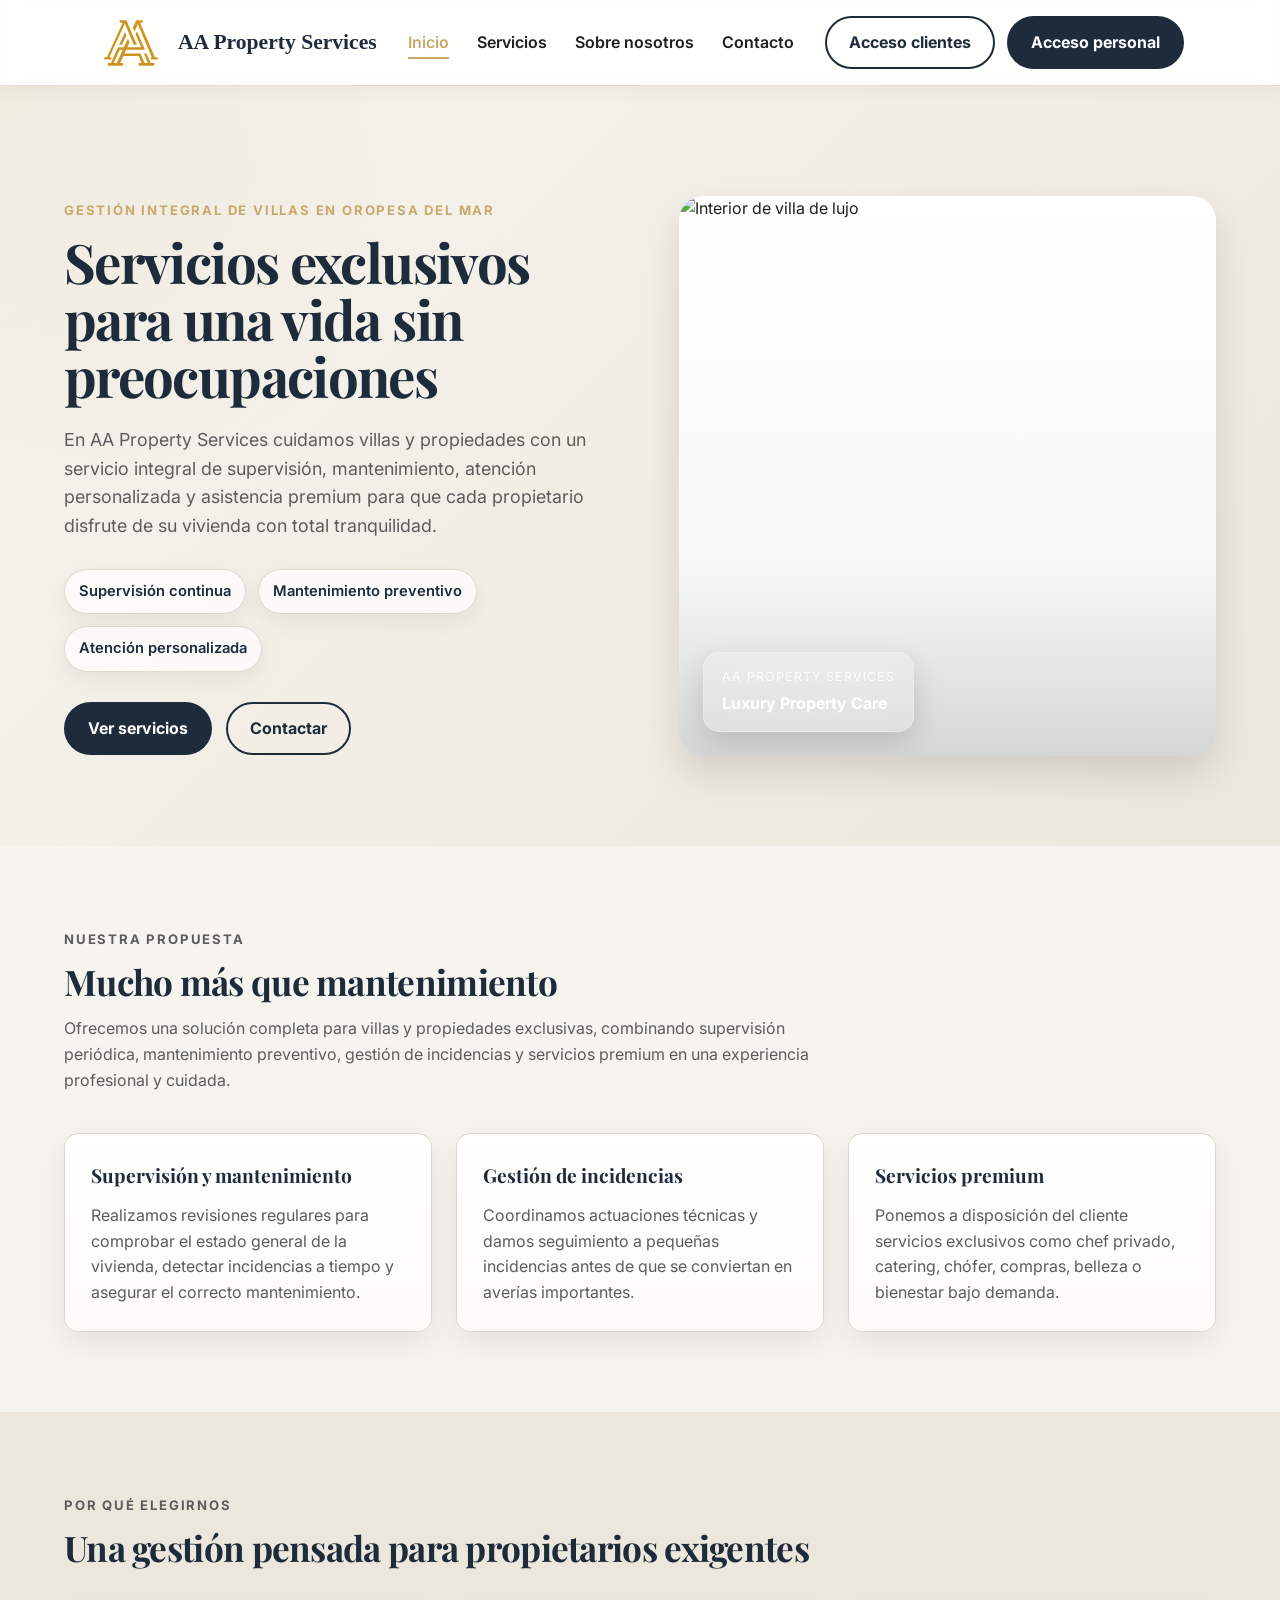
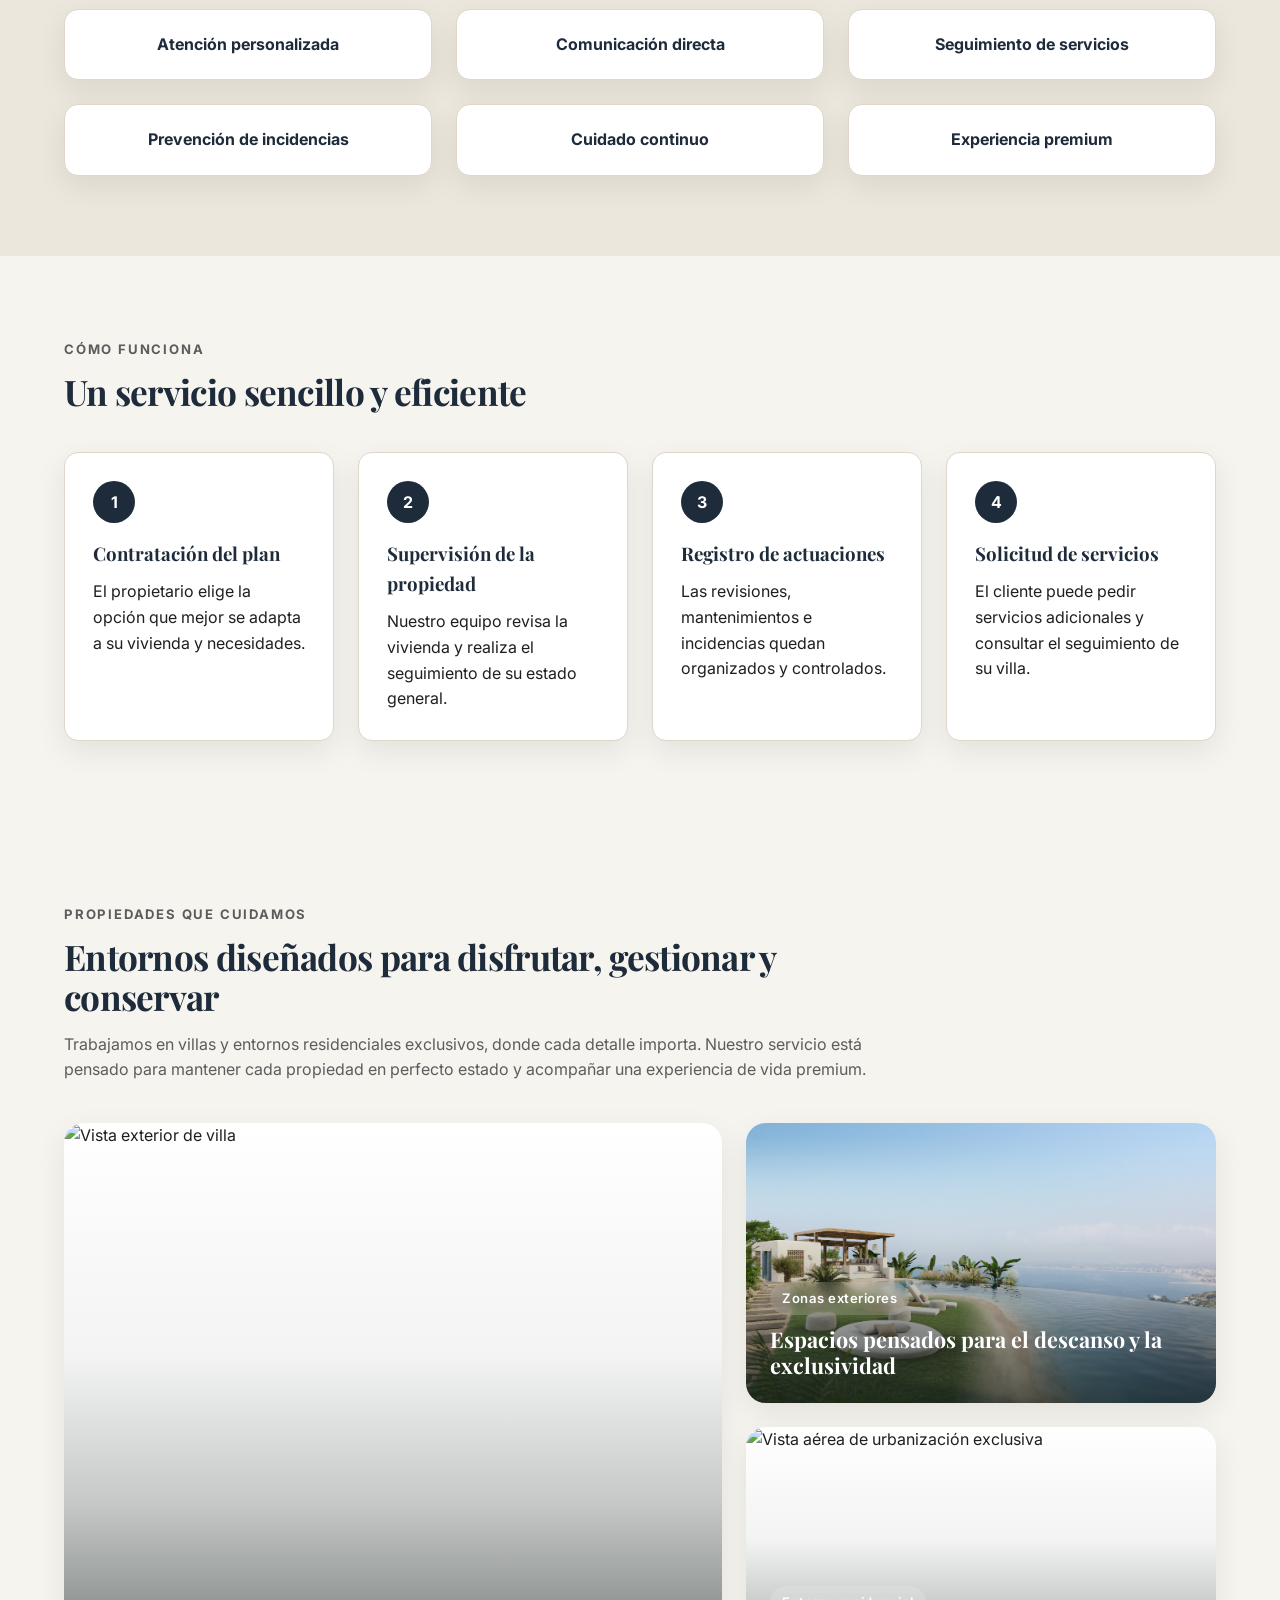
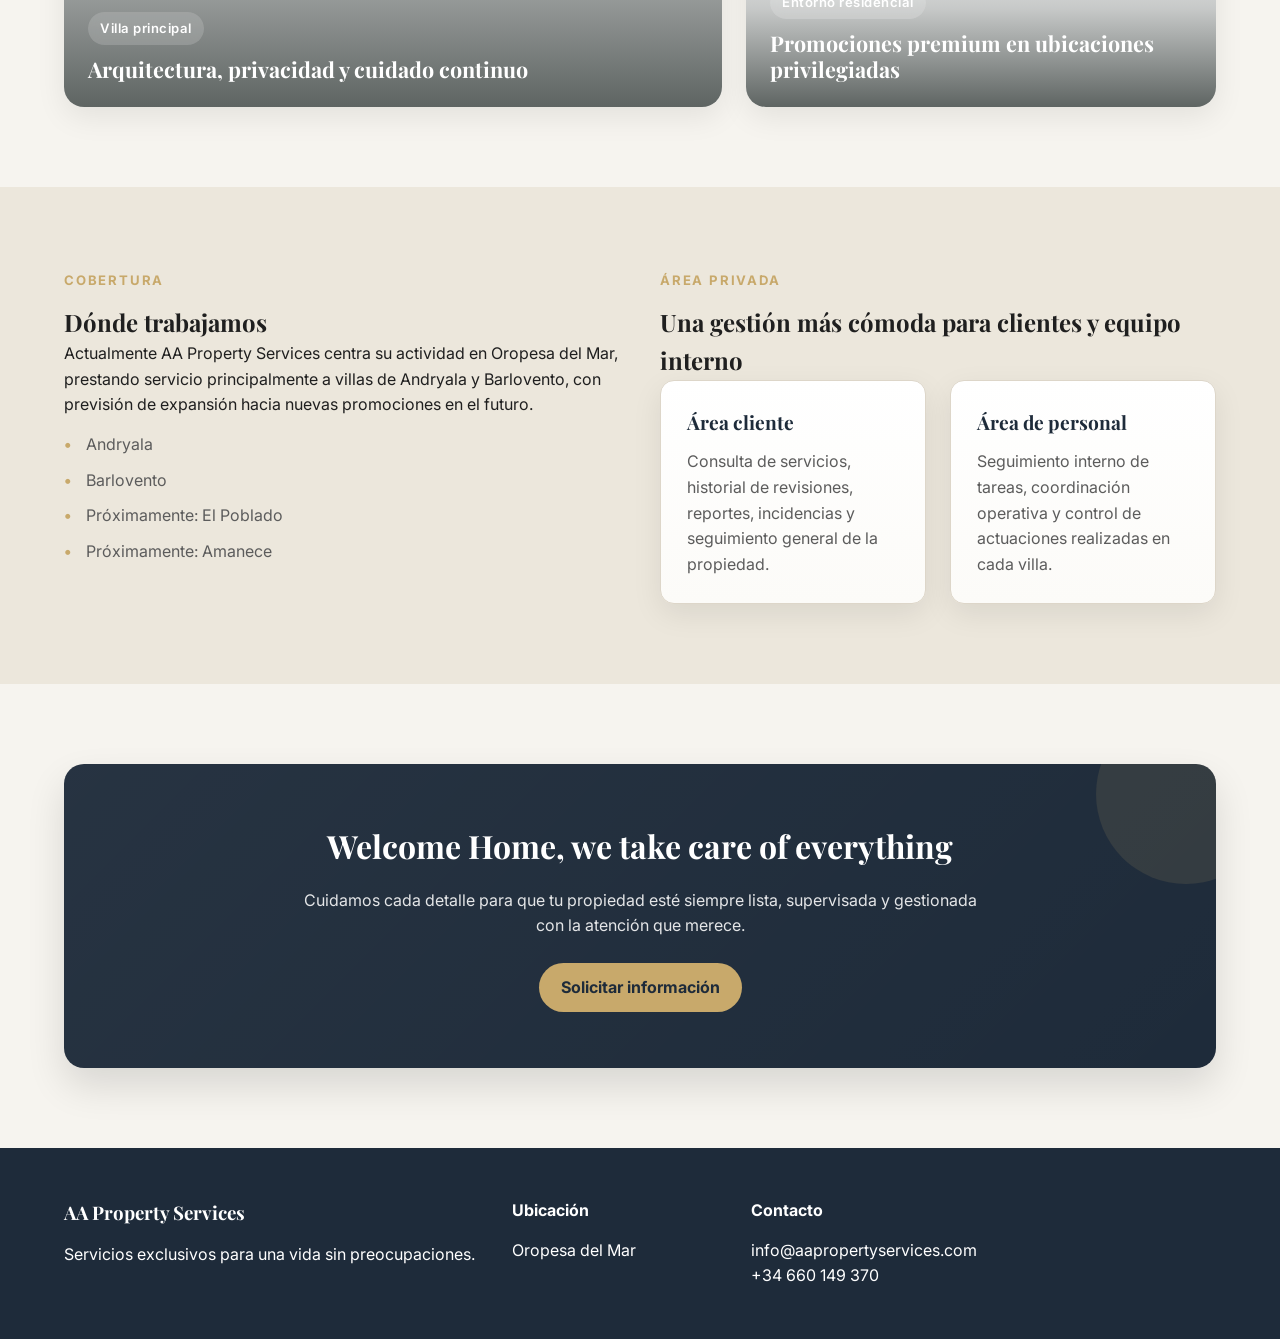
==== web/index.html @ 01ff4475 "git remote" ====
<!DOCTYPE html>
<html lang="es">
<head>
  <meta charset="UTF-8">
  <meta name="viewport" content="width=device-width, initial-scale=1.0">
  <title>AA Property Services | Inicio</title>
  <link rel="stylesheet" href="css/styles.css">
  <link href="https://fonts.googleapis.com/css2?family=Inter:wght@300;400;500;600&family=Playfair+Display:wght@500;600&display=swap" rel="stylesheet">
</head>
<body>
  <header class="site-header">
  <div class="container nav-container">

    <div class="nav-left">
      <a href="index.html" class="logo">
        <img src="assets/img/AAP-S.svg" alt="Logo AA Property Services">
      </a>
      <a href="index.html" class="brand">AA Property Services</a>
    </div>

    <nav class="main-nav">
      <ul>
        <li><a href="index.html" class="active">Inicio</a></li>
        <li><a href="servicios.html">Servicios</a></li>
        <li><a href="sobre-nosotros.html">Sobre nosotros</a></li>
        <li><a href="contacto.html">Contacto</a></li>
      </ul>
    </nav>

    <div class="nav-buttons">
      <a href="#" class="btn btn-outline">Acceso clientes</a>
      <a href="#" class="btn btn-primary">Acceso personal</a>
    </div>

  </div>
</header>

  <main>
    <section class="hero hero-pro">
  <div class="container hero-content hero-content-pro">
    <div class="hero-text hero-text-pro">
      <p class="eyebrow">Gestión integral de villas en Oropesa del Mar</p>
      <h1>Servicios exclusivos para una vida sin preocupaciones</h1>
      <p class="hero-lead">
        En AA Property Services cuidamos villas y propiedades con un servicio integral de
        supervisión, mantenimiento, atención personalizada y asistencia premium para que cada
        propietario disfrute de su vivienda con total tranquilidad.
      </p>

      <div class="hero-points">
        <span>Supervisión continua</span>
        <span>Mantenimiento preventivo</span>
        <span>Atención personalizada</span>
      </div>

      <div class="hero-buttons">
        <a href="servicios.html" class="btn btn-primary">Ver servicios</a>
        <a href="contacto.html" class="btn btn-outline">Contactar</a>
      </div>
    </div>

    <div class="hero-media">
      <div class="hero-image-card">
        <img src="assets/img/POBLADO INTERIOR_T1_PSS 02.jpeg" alt="Interior de villa de lujo">
        <div class="hero-image-badge">
          <span>AA Property Services</span>
          <strong>Luxury Property Care</strong>
        </div>
      </div>
    </div>
  </div>
</section>

    <section class="section">
      <div class="container">
        <div class="section-heading">
          <p class="eyebrow">Nuestra propuesta</p>
          <h2>Mucho más que mantenimiento</h2>
          <p>
            Ofrecemos una solución completa para villas y propiedades exclusivas, combinando
            supervisión periódica, mantenimiento preventivo, gestión de incidencias y servicios
            premium en una experiencia profesional y cuidada.
          </p>
        </div>

        <div class="cards-3">
          <article class="card">
            <h3>Supervisión y mantenimiento</h3>
            <p>
              Realizamos revisiones regulares para comprobar el estado general de la vivienda,
              detectar incidencias a tiempo y asegurar el correcto mantenimiento.
            </p>
          </article>

          <article class="card">
            <h3>Gestión de incidencias</h3>
            <p>
              Coordinamos actuaciones técnicas y damos seguimiento a pequeñas incidencias antes
              de que se conviertan en averías importantes.
            </p>
          </article>

          <article class="card">
            <h3>Servicios premium</h3>
            <p>
              Ponemos a disposición del cliente servicios exclusivos como chef privado, catering,
              chófer, compras, belleza o bienestar bajo demanda.
            </p>
          </article>
        </div>
      </div>
    </section>

    <section class="section section-alt">
      <div class="container">
        <div class="section-heading">
          <p class="eyebrow">Por qué elegirnos</p>
          <h2>Una gestión pensada para propietarios exigentes</h2>
        </div>

        <div class="features-grid">
          <div class="feature-box">Atención personalizada</div>
          <div class="feature-box">Comunicación directa</div>
          <div class="feature-box">Seguimiento de servicios</div>
          <div class="feature-box">Prevención de incidencias</div>
          <div class="feature-box">Cuidado continuo</div>
          <div class="feature-box">Experiencia premium</div>
        </div>
      </div>
    </section>

    <section class="section">
      <div class="container">
        <div class="section-heading">
          <p class="eyebrow">Cómo funciona</p>
          <h2>Un servicio sencillo y eficiente</h2>
        </div>

        <div class="steps">
          <article class="step">
            <span class="step-number">1</span>
            <h3>Contratación del plan</h3>
            <p>El propietario elige la opción que mejor se adapta a su vivienda y necesidades.</p>
          </article>

          <article class="step">
            <span class="step-number">2</span>
            <h3>Supervisión de la propiedad</h3>
            <p>Nuestro equipo revisa la vivienda y realiza el seguimiento de su estado general.</p>
          </article>

          <article class="step">
            <span class="step-number">3</span>
            <h3>Registro de actuaciones</h3>
            <p>Las revisiones, mantenimientos e incidencias quedan organizados y controlados.</p>
          </article>

          <article class="step">
            <span class="step-number">4</span>
            <h3>Solicitud de servicios</h3>
            <p>El cliente puede pedir servicios adicionales y consultar el seguimiento de su villa.</p>
          </article>
        </div>
      </div>
    </section>
    <section class="section gallery-section">
  <div class="container">
    <div class="section-heading">
      <p class="eyebrow">Propiedades que cuidamos</p>
      <h2>Entornos diseñados para disfrutar, gestionar y conservar</h2>
      <p>
        Trabajamos en villas y entornos residenciales exclusivos, donde cada detalle importa.
        Nuestro servicio está pensado para mantener cada propiedad en perfecto estado y
        acompañar una experiencia de vida premium.
      </p>
    </div>

    <div class="gallery-layout">
      <article class="gallery-card gallery-card-large">
        <img src="assets/img/POBLADO - VISTA VILLA.jpg" alt="Vista exterior de villa">
        <div class="gallery-overlay">
          <span class="gallery-tag">Villa principal</span>
          <h3>Arquitectura, privacidad y cuidado continuo</h3>
        </div>
      </article>

      <article class="gallery-card">
        <img src="assets/img/POBLADO - PISCINA CÉSPED.jpg" alt="Piscina infinity con vistas al mar">
        <div class="gallery-overlay">
          <span class="gallery-tag">Zonas exteriores</span>
          <h3>Espacios pensados para el descanso y la exclusividad</h3>
        </div>
      </article>

      <article class="gallery-card">
        <img src="assets/img/POBLADO EXTERIOR - Vista 07.png" alt="Vista aérea de urbanización exclusiva">
        <div class="gallery-overlay">
          <span class="gallery-tag">Entorno residencial</span>
          <h3>Promociones premium en ubicaciones privilegiadas</h3>
        </div>
      </article>
    </div>
  </div>
</section>

    <section class="section section-alt">
      <div class="container two-columns">
        <div>
          <p class="eyebrow">Cobertura</p>
          <h2>Dónde trabajamos</h2>
          <p>
            Actualmente AA Property Services centra su actividad en Oropesa del Mar, prestando
            servicio principalmente a villas de Andryala y Barlovento, con previsión de expansión
            hacia nuevas promociones en el futuro.
          </p>
          <ul class="custom-list">
            <li>Andryala</li>
            <li>Barlovento</li>
            <li>Próximamente: El Poblado</li>
            <li>Próximamente: Amanece</li>
          </ul>
        </div>

        <div>
          <p class="eyebrow">Área privada</p>
          <h2>Una gestión más cómoda para clientes y equipo interno</h2>
          <div class="cards-2">
            <article class="card">
              <h3>Área cliente</h3>
              <p>
                Consulta de servicios, historial de revisiones, reportes, incidencias y
                seguimiento general de la propiedad.
              </p>
            </article>

            <article class="card">
              <h3>Área de personal</h3>
              <p>
                Seguimiento interno de tareas, coordinación operativa y control de actuaciones
                realizadas en cada villa.
              </p>
            </article>
          </div>
        </div>
      </div>
    </section>

    <section class="cta">
      <div class="container cta-box">
        <h2>Welcome Home, we take care of everything</h2>
        <p>
          Cuidamos cada detalle para que tu propiedad esté siempre lista, supervisada y gestionada
          con la atención que merece.
        </p>
        <a href="contacto.html" class="btn btn-primary">Solicitar información</a>
      </div>
    </section>
  </main>

  <footer class="site-footer">
    <div class="container footer-grid">
      <div>
        <h3>AA Property Services</h3>
        <p>Servicios exclusivos para una vida sin preocupaciones.</p>
      </div>

    

      <div>
        <h4>Ubicación</h4>
        <p>Oropesa del Mar</p>
      </div>

      <div>
        <h4>Contacto</h4>
        <p>info@aapropertyservices.com</p>
        <p>+34 660 149 370</p>
      </div>
    </div>
  </footer>
</body>
</html>
---- web/css/styles.css ----
/* =========================
   RESET BÁSICO
========================= */
* {
  margin: 0;
  padding: 0;
  box-sizing: border-box;
}

/* =========================
   VARIABLES
========================= */
:root {
  --color-bg: #f6f4ef;
  --color-white: #ffffff;
  --color-text: #1f1f1f;
  --color-muted: #5c5c5c;
  --color-primary: #1e2b3a;
  --color-primary-light: #2b3f51;
  --color-accent: #c8a96b;
  --color-border: #ddd6c9;
  --color-soft: #ece7dc;
  --shadow: 0 10px 30px rgba(0, 0, 0, 0.08);
  --radius: 14px;
  --max-width: 1200px;
  --shadow-soft: 0 8px 24px rgba(0, 0, 0, 0.06);
  --shadow-hover: 0 18px 38px rgba(0, 0, 0, 0.12);
  --transition: all 0.3s ease;
}

/* =========================
   BASE
========================= */
body {
  font-family: 'Inter', Arial, sans-serif;
  background-color: var(--color-bg);
  color: var(--color-text);
  line-height: 1.6;
}

h1, h2, h3 {
  font-family: 'Playfair Display', serif;
}

img {
  max-width: 100%;
  display: block;
}

a {
  text-decoration: none;
  color: inherit;
}

ul {
  list-style: none;
}

.container {
  width: 90%;
  max-width: var(--max-width);
  margin: 0 auto;
}


a,
button,
input,
select,
textarea {
  transition: var(--transition);
}
:focus-visible {
  outline: 2px solid var(--color-accent);
  outline-offset: 3px;
  border-radius: 6px;
}

/* =========================
   HEADER / NAV
========================= */
.site-header {
  background-color: rgba(255, 255, 255, 0.92);
  border-bottom: 1px solid rgba(221, 214, 201, 0.8);
  position: sticky;
  top: 0;
  z-index: 1000;
  backdrop-filter: blur(10px);
  box-shadow: 0 6px 18px rgba(0, 0, 0, 0.04);
}

.nav-container {
  min-height: 85px;
  display: flex;
  align-items: center;
  justify-content: space-between;
  gap: 24px;
  padding: 0 32px;
}

.nav-left {
  display: flex;
  align-items: center;
  gap: 12px;
  flex-shrink: 0;
}

.logo {
  display: flex;
  align-items: center;
}

.logo img {
  height: 70px;
  width: auto;
  display: block;
  transition: transform 0.3s ease;
}

.logo:hover img {
  transform: scale(1.03);
}

.brand {
  font-size: 1.35rem;
  font-weight: 700;
  font-family: Georgia, 'Times New Roman', Times, serif;
  color: var(--color-primary);
  text-decoration: none;
  white-space: nowrap;
  transition: color 0.3s ease;
}

.brand:hover {
  color: var(--color-accent);
}

.main-nav ul {
  display: flex;
  align-items: center;
  gap: 28px;
  flex-wrap: wrap;
  list-style: none;
  margin: 0;
  padding: 0;
}

.main-nav a {
  position: relative;
  font-weight: 600;
  color: var(--color-text);
  transition: var(--transition);
}

.main-nav a::after {
  content: "";
  position: absolute;
  left: 0;
  bottom: -7px;
  width: 0;
  height: 2px;
  background-color: var(--color-accent);
  transition: width 0.3s ease;
}

.main-nav a:hover,
.main-nav a.active {
  color: var(--color-accent);
}

.main-nav a:hover::after,
.main-nav a.active::after {
  width: 100%;
}

.nav-buttons {
  display: flex;
  align-items: center;
  gap: 12px;
  flex-wrap: wrap;
  flex-shrink: 0;
}

/* =========================
   BOTONES
========================= */
.btn {
  display: inline-block;
  padding: 12px 22px;
  border-radius: 999px;
  font-weight: 700;
  transition: var(--transition);
  border: 2px solid transparent;
  box-shadow: 0 0 0 rgba(0, 0, 0, 0);
}

.btn:hover {
  transform: translateY(-3px);
  box-shadow: var(--shadow-soft);
}

.btn-primary {
  background-color: var(--color-primary);
  color: var(--color-white);
}

.btn-primary:hover {
  background-color: var(--color-primary-light);
  box-shadow: var(--shadow-hover);
}

.btn-outline {
  border-color: var(--color-primary);
  color: var(--color-primary);
  background-color: transparent;
}

.btn-outline:hover {
  background-color: var(--color-primary);
  color: var(--color-white);
  box-shadow: var(--shadow-soft);
}

/* =========================
   HERO PRO
========================= */
.hero-pro {
  padding: 110px 0 90px;
  background:
    radial-gradient(circle at top left, rgba(200, 169, 107, 0.12), transparent 30%),
    linear-gradient(135deg, #f6f4ef 0%, #ece7dc 100%);
}

.hero-content-pro {
  display: grid;
  grid-template-columns: 1.05fr 1fr;
  gap: 52px;
  align-items: center;
}

.hero-text-pro {
  max-width: 620px;
}

.hero-text-pro h1 {
  font-size: 3.4rem;
  line-height: 1.05;
  margin-bottom: 22px;
  color: var(--color-primary);
  letter-spacing: -0.03em;
}

.hero-lead {
  font-size: 1.12rem;
  color: var(--color-muted);
  max-width: 560px;
  margin-bottom: 28px;
}

.hero-points {
  display: flex;
  flex-wrap: wrap;
  gap: 12px;
  margin-bottom: 30px;
}

.hero-points span {
  display: inline-flex;
  align-items: center;
  padding: 10px 14px;
  border-radius: 999px;
  background-color: rgba(255, 255, 255, 0.7);
  border: 1px solid rgba(221, 214, 201, 0.9);
  color: var(--color-primary);
  font-size: 0.92rem;
  font-weight: 600;
  box-shadow: var(--shadow-soft);
}

.hero-media {
  position: relative;
}

.hero-image-card {
  position: relative;
  border-radius: 24px;
  overflow: hidden;
  box-shadow: var(--shadow-hover);
  min-height: 560px;
  background-color: var(--color-white);
}

.hero-image-card img {
  width: 100%;
  height: 100%;
  min-height: 560px;
  object-fit: cover;
  display: block;
}

.hero-image-card::after {
  content: "";
  position: absolute;
  inset: 0;
  background: linear-gradient(
    to top,
    rgba(20, 30, 27, 0.18) 0%,
    rgba(20, 30, 27, 0.03) 35%,
    rgba(20, 30, 27, 0) 100%
  );
  pointer-events: none;
}

.hero-image-badge {
  position: absolute;
  left: 24px;
  bottom: 24px;
  z-index: 2;
  padding: 14px 18px;
  border-radius: 16px;
  background: rgba(255, 255, 255, 0.16);
  backdrop-filter: blur(10px);
  color: var(--color-white);
  border: 1px solid rgba(255, 255, 255, 0.22);
  box-shadow: 0 10px 28px rgba(0, 0, 0, 0.14);
}

.hero-image-badge span {
  display: block;
  font-size: 0.78rem;
  text-transform: uppercase;
  letter-spacing: 0.08em;
  opacity: 0.9;
  margin-bottom: 4px;
}

.hero-image-badge strong {
  display: block;
  font-size: 1rem;
  font-weight: 700;
}

.hero-buttons {
  display: flex;
  gap: 14px;
  flex-wrap: wrap;
}

.hero-card,
.card,
.info-card,
.contact-form-box {
  background-color: var(--color-white);
  border: 1px solid var(--color-border);
  border-radius: var(--radius);
  box-shadow: var(--shadow);
}

.hero-card {
  padding: 28px;
  position: relative;
  overflow: hidden;
}

.hero-card::before {
  content: "";
  position: absolute;
  top: 0;
  left: 0;
  width: 100%;
  height: 4px;
  background: linear-gradient(to right, var(--color-accent), transparent);
}

.hero-card h2 {
  margin-bottom: 14px;
  color: var(--color-primary);
}

.hero-card,
.card,
.info-card,
.contact-form-box,
.feature-box,
.step {
  transition: transform 0.3s ease, box-shadow 0.3s ease, border-color 0.3s ease;
}

.card:hover,
.feature-box:hover,
.step:hover,
.info-card:hover,
.hero-card:hover {
  transform: translateY(-6px);
  box-shadow: var(--shadow-hover);
  border-color: rgba(200, 169, 107, 0.7);
}

/* =========================
   PAGE HERO
========================= */
.page-hero {
  padding: 70px 0 50px;
  background-color: var(--color-soft);
  border-bottom: 1px solid var(--color-border);
}

.page-hero h1 {
  margin-bottom: 14px;
}

/* =========================
   SECCIONES
========================= */
.section {
  padding: 80px 0;
}

.section-alt {
  background-color: var(--color-soft);
}

.section-heading {
  max-width: 760px;
  margin-bottom: 40px;
}

.section-heading h2 {
  font-size: 2.2rem;
  color: var(--color-primary);
  margin-bottom: 14px;
  line-height: 1.15;
  letter-spacing: -0.02em;
}

.section-heading p {
  color: var(--color-muted);
}

.eyebrow {
  display: inline-block;
  margin-bottom: 12px;
  color: var(--color-accent);
  font-weight: 700;
  text-transform: uppercase;
  letter-spacing: 1.8px;
  font-size: 0.82rem;
}

/* =========================
   CARDS
========================= */
.cards-2,
.cards-3,
.cards-4,
.cards-5,
.features-grid,
.steps {
  display: grid;
  gap: 24px;
}

.cards-2 {
  grid-template-columns: repeat(2, 1fr);
}

.cards-3 {
  grid-template-columns: repeat(3, 1fr);
}

.cards-4 {
  grid-template-columns: repeat(4, 1fr);
}

.cards-5 {
  grid-template-columns: repeat(5, 1fr);
}

.card {
  padding: 26px;
  background: linear-gradient(180deg, #ffffff 0%, #fcfbf8 100%);
}

.card h3 {
  color: var(--color-primary);
  margin-bottom: 12px;
  font-size: 1.2rem;
}

.card p {
  color: var(--color-muted);
}


/* =========================
   FEATURES / STEPS
========================= */
.features-grid {
  grid-template-columns: repeat(3, 1fr);
}

.feature-box {
  background-color: var(--color-white);
  padding: 22px;
  border-radius: var(--radius);
  border: 1px solid var(--color-border);
  text-align: center;
  font-weight: 700;
  color: var(--color-primary);
  box-shadow: var(--shadow);
  
}

.steps {
  grid-template-columns: repeat(4, 1fr);
}

.step {
  background-color: var(--color-white);
  padding: 28px;
  border-radius: var(--radius);
  border: 1px solid var(--color-border);
  box-shadow: var(--shadow);
  
}

.step-number {
  display: inline-flex;
  justify-content: center;
  align-items: center;
  width: 42px;
  height: 42px;
  border-radius: 50%;
  background-color: var(--color-primary);
  color: var(--color-white);
  font-weight: 700;
  margin-bottom: 16px;
}

.step h3 {
  color: var(--color-primary);
  margin-bottom: 10px;
}

/* =========================
   COLUMNAS
========================= */
.two-columns {
  display: grid;
  grid-template-columns: 1fr 1fr;
  gap: 40px;
  align-items: start;
}

/* =========================
   LISTAS
========================= */
.custom-list {
  margin-top: 14px;
}

.custom-list li {
  position: relative;
  padding-left: 22px;
  margin-bottom: 10px;
  color: var(--color-muted);
}

.custom-list li::before {
  content: "•";
  position: absolute;
  left: 0;
  top: 0;
  color: var(--color-accent);
  font-weight: bold;
}

.ordered-list {
  padding-left: 22px;
  color: var(--color-muted);
}

.ordered-list li {
  margin-bottom: 12px;
}

.note {
  margin-top: 18px;
  font-style: italic;
  color: var(--color-muted);
}

/* =========================
   CONTACTO
========================= */
.contact-grid {
  display: grid;
  grid-template-columns: 1fr 1.2fr;
  gap: 36px;
}

.contact-info h2 {
  font-size: 2rem;
  color: var(--color-primary);
  margin-bottom: 14px;
}

.contact-info > p {
  color: var(--color-muted);
  margin-bottom: 24px;
}

.info-card {
  padding: 20px;
  margin-bottom: 18px;
}

.info-card h3 {
  color: var(--color-primary);
  margin-bottom: 8px;
}

.contact-form-box {
  padding: 32px;
}

.contact-form-box h2 {
  font-size: 2rem;
  color: var(--color-primary);
  margin-bottom: 20px;
}

.contact-form {
  display: flex;
  flex-direction: column;
  gap: 18px;
}

.form-row {
  display: grid;
  grid-template-columns: 1fr 1fr;
  gap: 18px;
}

.form-group {
  display: flex;
  flex-direction: column;
}

.form-group label {
  margin-bottom: 8px;
  font-weight: 700;
  color: var(--color-primary);
}

.form-group input,
.form-group select,
.form-group textarea {
  padding: 14px 16px;
  border: 1px solid var(--color-border);
  border-radius: 10px;
  font: inherit;
  background-color: #fff;
  transition: border-color 0.3s ease, box-shadow 0.3s ease, transform 0.3s ease;
}

.form-group input:hover,
.form-group select:hover,
.form-group textarea:hover {
  border-color: #ccb78b;
}

.form-group input:focus,
.form-group select:focus,
.form-group textarea:focus {
  outline: none;
  border-color: var(--color-accent);
  box-shadow: 0 0 0 4px rgba(200, 169, 107, 0.15);
}
/* =========================
   GALERÍA PREMIUM
========================= */
.gallery-section .section-heading {
  max-width: 820px;
}

.gallery-layout {
  display: grid;
  grid-template-columns: 1.4fr 1fr;
  grid-template-rows: repeat(2, 280px);
  gap: 24px;
}

.gallery-card {
  position: relative;
  overflow: hidden;
  border-radius: 20px;
  box-shadow: var(--shadow);
  min-height: 280px;
  background-color: var(--color-white);
  transition: transform 0.4s ease, box-shadow 0.4s ease;
}

.gallery-card-large {
  grid-row: 1 / 3;
  min-height: 100%;
}

.gallery-card img {
  width: 100%;
  height: 100%;
  object-fit: cover;
  display: block;
  transition: transform 0.6s ease, filter 0.4s ease;
}

.gallery-card::after {
  content: "";
  position: absolute;
  inset: 0;
  background: linear-gradient(
    to top,
    rgba(18, 27, 24, 0.68) 0%,
    rgba(18, 27, 24, 0.24) 35%,
    rgba(18, 27, 24, 0.05) 60%,
    rgba(18, 27, 24, 0) 100%
  );
  pointer-events: none;
}

.gallery-overlay {
  position: absolute;
  left: 24px;
  right: 24px;
  bottom: 24px;
  z-index: 2;
  color: var(--color-white);
}

.gallery-tag {
  display: inline-block;
  margin-bottom: 12px;
  padding: 6px 12px;
  border-radius: 999px;
  background-color: rgba(255, 255, 255, 0.16);
  backdrop-filter: blur(6px);
  font-size: 0.82rem;
  font-weight: 600;
  letter-spacing: 0.04em;
}

.gallery-overlay h3 {
  font-size: 1.35rem;
  line-height: 1.2;
  margin: 0;
  color: var(--color-white);
}

.gallery-card:hover {
  transform: translateY(-6px);
  box-shadow: var(--shadow-hover);
}

.gallery-card:hover img {
  transform: scale(1.04);
  filter: saturate(1.02);
}

/* =========================
   TEAM
========================= */
.team-section .section-heading {
  max-width: 720px;
}

.team-grid {
  display: grid;
  grid-template-columns: repeat(3, 1fr);
  gap: 40px;
}

.team-card {
  text-align: center;
  transition: transform 0.3s ease;
}

.team-image {
  width: 100%;
  aspect-ratio: 1 / 1;
  border-radius: 20px;
  overflow: hidden;
  margin-bottom: 18px;
  box-shadow: var(--shadow);
  
}

.team-image img {
  width: 100%;
  height: 100%;
  object-fit: cover;
  transition: transform 0.4s ease;
}

.team-card:hover img {
  transform: scale(1.07);
  
}

.team-card h3 {
  font-size: 1.2rem;
  color: var(--color-primary);
  margin-bottom: 6px;
}

.team-role {
  font-size: 0.9rem;
  color: var(--color-accent);
  font-weight: 600;
  margin-bottom: 10px;
}

.team-desc {
  font-size: 0.95rem;
  color: var(--color-muted);
  max-width: 260px;
  margin: 0 auto;
}

/* =========================
   CTA
========================= */
.cta {
  padding: 80px 0;
}

.cta-box {
  background:
    linear-gradient(135deg, rgba(255,255,255,0.04), rgba(255,255,255,0)),
    var(--color-primary);
  color: var(--color-white);
  text-align: center;
  padding: 56px 28px;
  border-radius: 20px;
  box-shadow: var(--shadow-hover);
  position: relative;
  overflow: hidden;
}

.cta-box .btn-primary {
  background-color: var(--color-accent);
  color: var(--color-primary);
}

.cta-box .btn-primary {
  background-color: var(--color-accent);
  color: var(--color-primary);
  border: none;
}

.cta-box::after {
  content: "";
  position: absolute;
  top: -60px;
  right: -60px;
  width: 180px;
  height: 180px;
  background: rgba(200, 169, 107, 0.12);
  border-radius: 50%;
}

.cta-box > * {
  position: relative;
  z-index: 1;
}

.cta-box h2 {
  font-size: 2rem;
  margin-bottom: 16px;
}

.cta-box p {
  max-width: 700px;
  margin: 0 auto 24px;
  color: rgba(255, 255, 255, 0.88);
}

/* =========================
   FOOTER
========================= */
.site-footer {
  background-color: #1e2b3a;
  color: var(--color-white);
  padding: 50px 0;
}

.footer-grid {
  display: grid;
  grid-template-columns: 2fr 1fr 1fr 1fr;
  gap: 30px;
}

.site-footer h3,
.site-footer h4 {
  margin-bottom: 14px;
}

.site-footer p,
.site-footer li,
.site-footer a {
  transition: color 0.3s ease, padding-left 0.3s ease;
}

.site-footer a:hover {
  color: var(--color-accent);
  padding-left: 4px;
}

/* =========================
   RESPONSIVE
========================= */
@media (max-width: 1100px) {
  .cards-4 {
    grid-template-columns: repeat(2, 1fr);
  }

  .cards-5 {
    grid-template-columns: repeat(3, 1fr);
  }

  .steps {
    grid-template-columns: repeat(2, 1fr);
  }

  .footer-grid {
    grid-template-columns: repeat(2, 1fr);
  }

  .hero-content-pro {
    grid-template-columns: 1fr;
    gap: 36px;
  }

  .hero-text-pro {
    max-width: 100%;
  }

  .hero-text-pro h1 {
    font-size: 2.9rem;
  }

  .hero-image-card,
  .hero-image-card img {
    min-height: 460px;
  }
}

@media (max-width: 900px) {
  .nav-container {
    flex-direction: column;
    justify-content: center;
    padding: 18px 20px;
  }

  .hero-content,
  .hero-content-pro,
  .two-columns,
  .contact-grid,
  .cards-2,
  .cards-3,
  .features-grid,
  .gallery-layout {
    grid-template-columns: 1fr;
  }

  .hero-text h1,
  .page-hero h1 {
    font-size: 2.3rem;
  }

  .cards-5 {
    grid-template-columns: repeat(2, 1fr);
  }

  .main-nav ul {
    justify-content: center;
  }

  .nav-buttons {
    justify-content: center;
  }

  .gallery-layout {
    grid-template-rows: auto;
  }

  .gallery-card,
  .gallery-card-large {
    min-height: 320px;
    grid-row: auto;
  }
}

@media (max-width: 600px) {
  .cards-4,
  .cards-5,
  .steps,
  .footer-grid,
  .form-row {
    grid-template-columns: 1fr;
  }

  .section,
  .cta {
    padding: 60px 0;
  }

  .hero {
    padding: 70px 0 50px;
  }

  .hero-pro {
    padding: 80px 0 60px;
  }

  .hero-text h1,
  .page-hero h1 {
    font-size: 2rem;
  }

  .hero-text-pro h1 {
    font-size: 2.2rem;
  }

  .hero-lead {
    font-size: 1rem;
  }

  .section-heading h2,
  .contact-info h2,
  .contact-form-box h2,
  .cta-box h2 {
    font-size: 1.7rem;
  }

  .btn {
    width: 100%;
    text-align: center;
  }

  .hero-buttons,
  .nav-buttons {
    width: 100%;
    flex-direction: column;
  }

  .hero-points {
    gap: 10px;
  }

  .hero-points span {
    width: 100%;
    justify-content: center;
  }

  .hero-image-card,
  .hero-image-card img {
    min-height: 320px;
  }

  .hero-image-badge {
    left: 16px;
    right: 16px;
    bottom: 16px;
    padding: 12px 14px;
  }

  .gallery-card,
  .gallery-card-large {
    min-height: 240px;
  }

  .gallery-overlay {
    left: 18px;
    right: 18px;
    bottom: 18px;
  }

  .gallery-overlay h3 {
    font-size: 1.1rem;
  }
  @media (max-width: 900px) {
  .team-grid {
    grid-template-columns: 1fr 1fr;
  }
}

@media (max-width: 600px) {
  .team-grid {
    grid-template-columns: 1fr;
    gap: 30px;
  }

  .team-desc {
    max-width: 100%;
  }
}
}
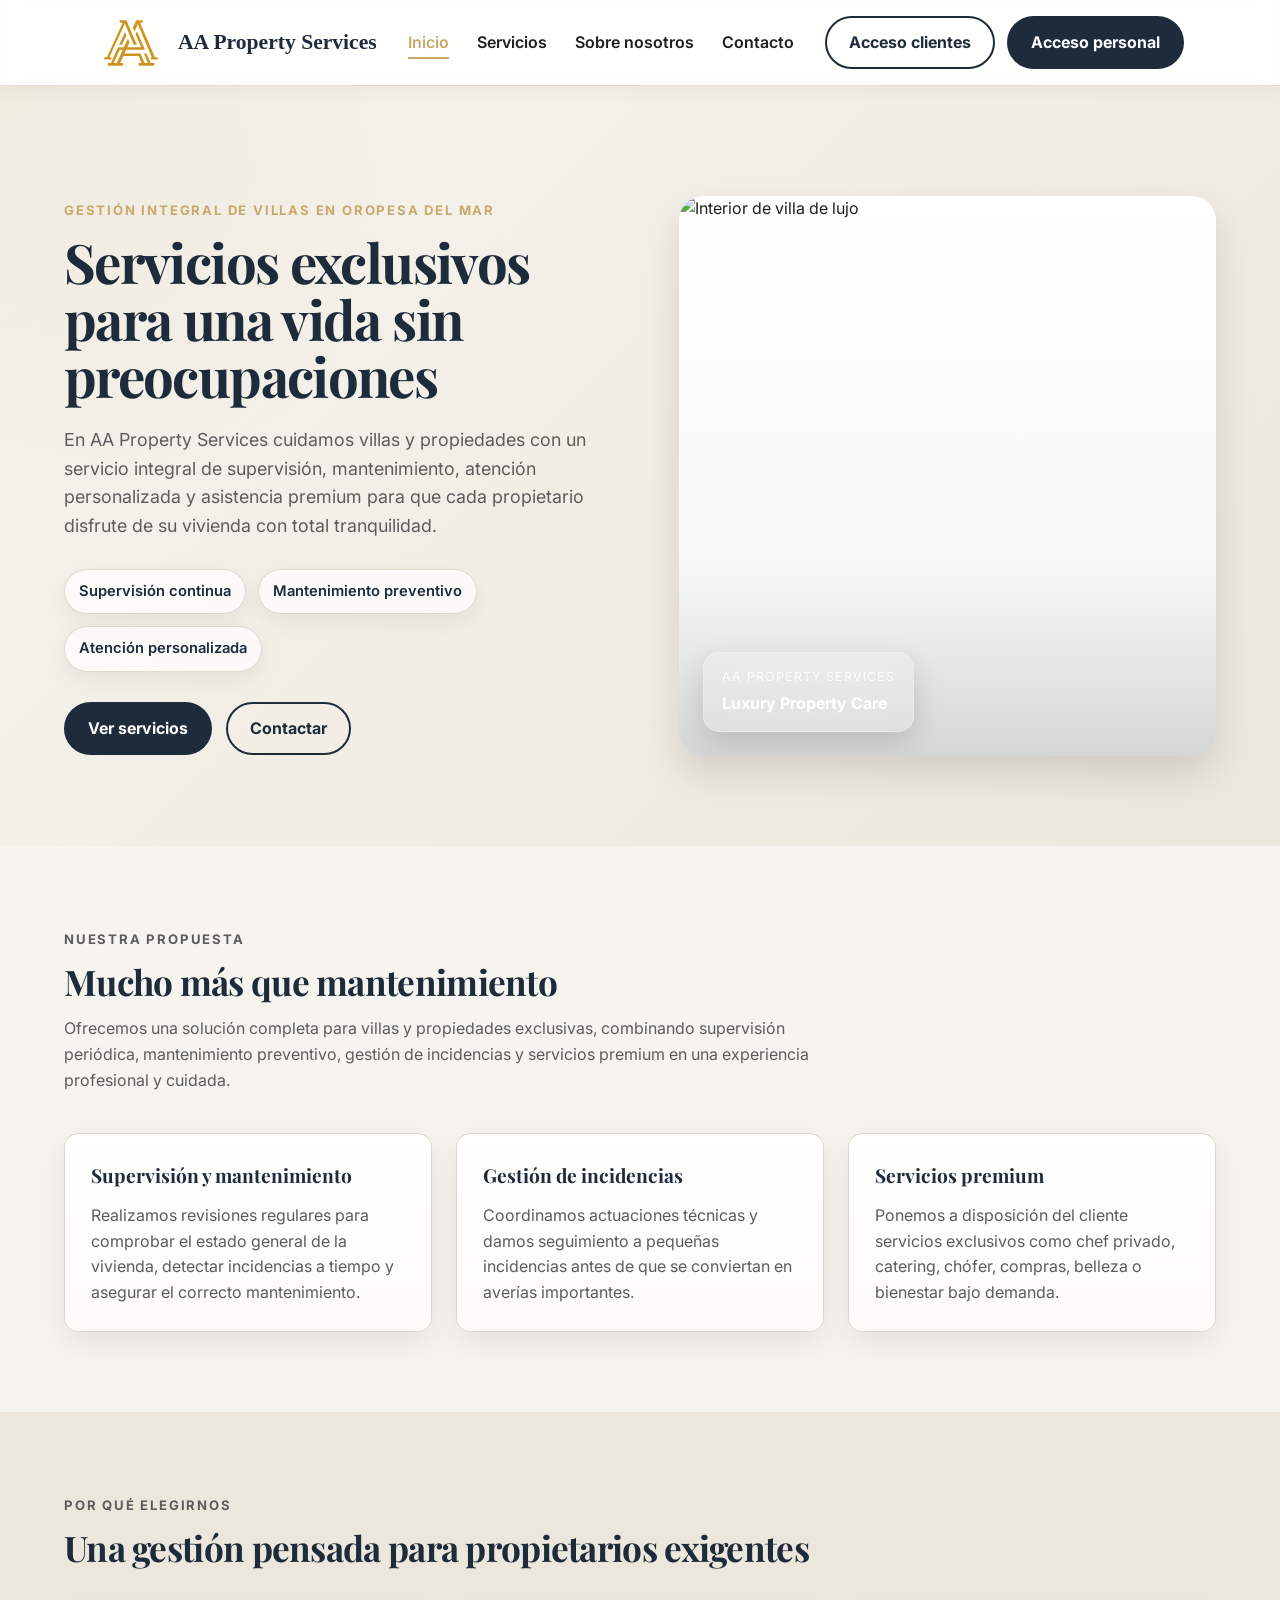
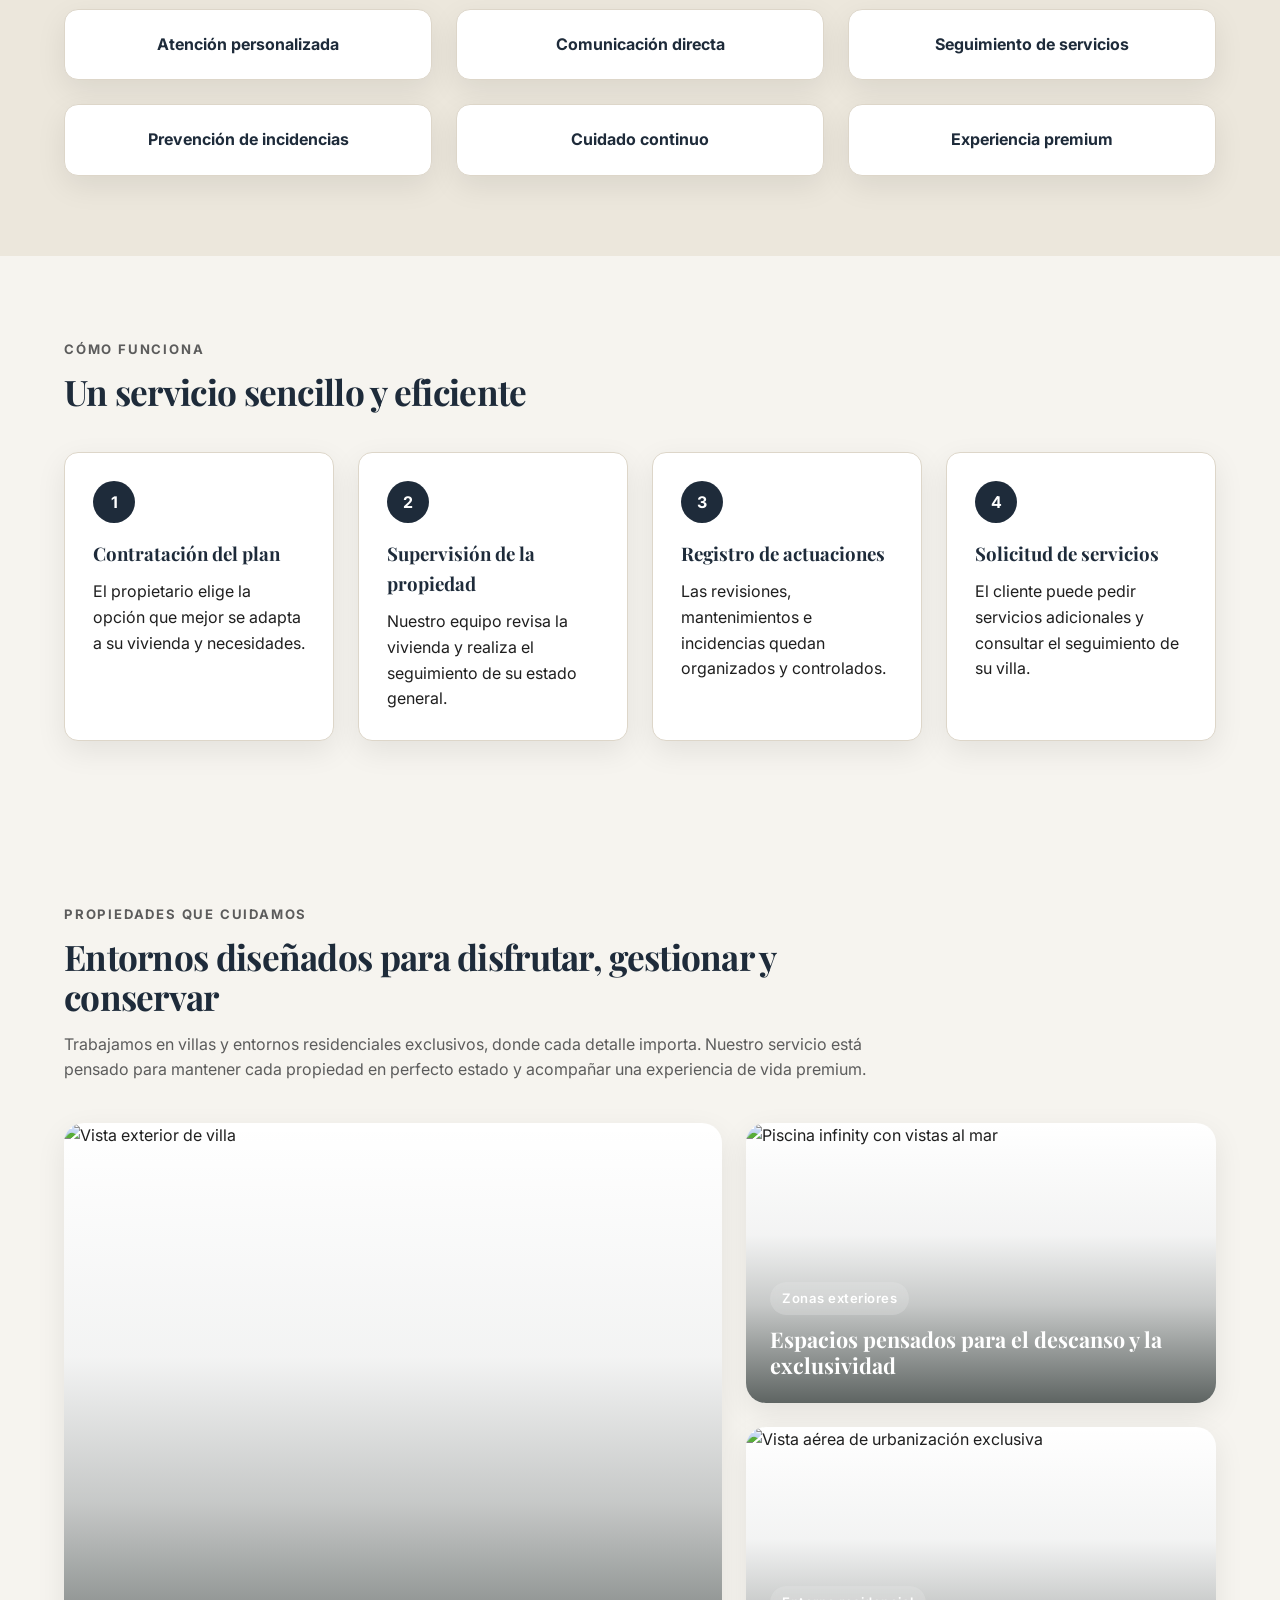
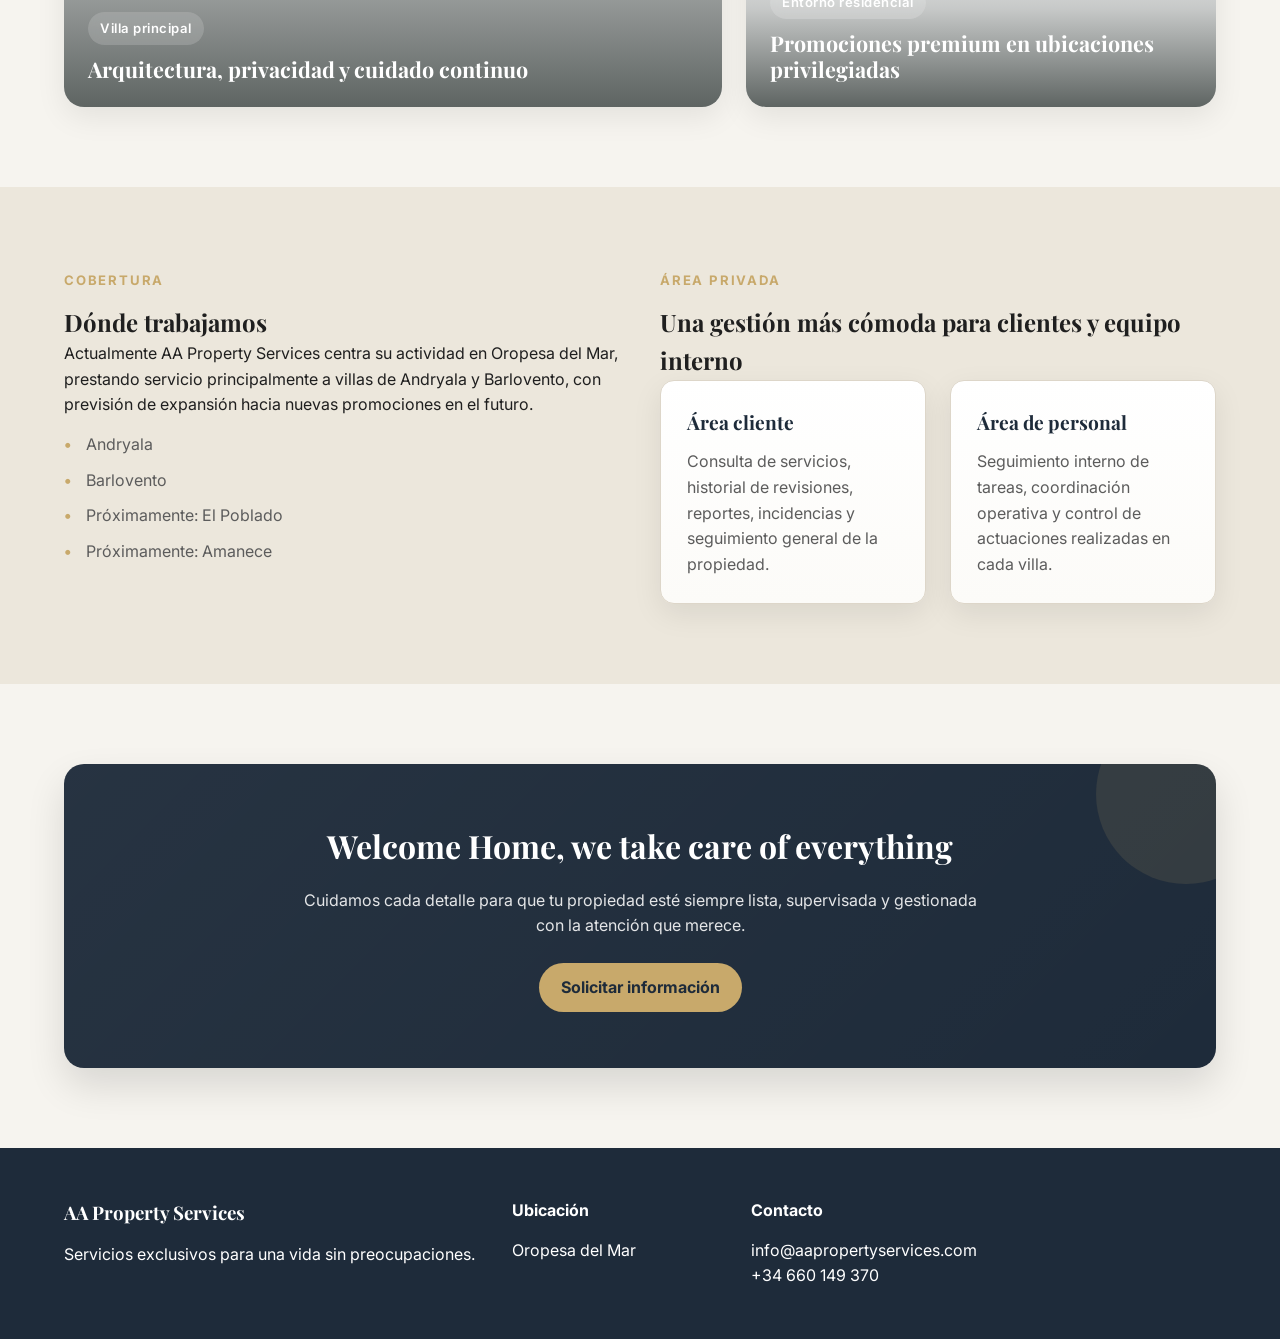
==== commit a851faba: "Actualiza páginas web y añade scripts JavaScript" ====
--- a/web/index.html
+++ b/web/index.html
@@ -6,6 +6,7 @@
   <title>AA Property Services | Inicio</title>
   <link rel="stylesheet" href="css/styles.css">
   <link href="https://fonts.googleapis.com/css2?family=Inter:wght@300;400;500;600&family=Playfair+Display:wght@500;600&display=swap" rel="stylesheet">
+
 </head>
 <body>
   <header class="site-header">
@@ -17,6 +18,12 @@
       </a>
       <a href="index.html" class="brand">AA Property Services</a>
     </div>
+
+    <button class="menu-toggle" aria-label="Abrir menú" aria-expanded="false">
+      <span></span>
+      <span></span>
+      <span></span>
+    </button>
 
     <nav class="main-nav">
       <ul>
@@ -28,8 +35,8 @@
     </nav>
 
     <div class="nav-buttons">
-      <a href="#" class="btn btn-outline">Acceso clientes</a>
-      <a href="#" class="btn btn-primary">Acceso personal</a>
+      <a href="login-clientes.html" class="btn btn-outline">Acceso clientes</a>
+      <a href="login-personal.html" class="btn btn-primary">Acceso personal</a>
     </div>
 
   </div>
@@ -61,7 +68,7 @@
 
     <div class="hero-media">
       <div class="hero-image-card">
-        <img src="assets/img/POBLADO INTERIOR_T1_PSS 02.jpeg" alt="Interior de villa de lujo">
+        <img src="assets/img/POBLADO INTERIOR_T1_PSS 02.webp" alt="Interior de villa de lujo">
         <div class="hero-image-badge">
           <span>AA Property Services</span>
           <strong>Luxury Property Care</strong>
@@ -177,7 +184,7 @@
 
     <div class="gallery-layout">
       <article class="gallery-card gallery-card-large">
-        <img src="assets/img/POBLADO - VISTA VILLA.jpg" alt="Vista exterior de villa">
+        <img src="assets/img/POBLADO - VISTA VILLA.webp" alt="Vista exterior de villa">
         <div class="gallery-overlay">
           <span class="gallery-tag">Villa principal</span>
           <h3>Arquitectura, privacidad y cuidado continuo</h3>
@@ -185,7 +192,7 @@
       </article>
 
       <article class="gallery-card">
-        <img src="assets/img/POBLADO - PISCINA CÉSPED.jpg" alt="Piscina infinity con vistas al mar">
+        <img src="assets/img/POBLADO - PISCINA CÉSPED.webp" alt="Piscina infinity con vistas al mar">
         <div class="gallery-overlay">
           <span class="gallery-tag">Zonas exteriores</span>
           <h3>Espacios pensados para el descanso y la exclusividad</h3>
@@ -193,7 +200,7 @@
       </article>
 
       <article class="gallery-card">
-        <img src="assets/img/POBLADO EXTERIOR - Vista 07.png" alt="Vista aérea de urbanización exclusiva">
+        <img src="assets/img/POBLADO EXTERIOR - Vista 07.webp" alt="Vista aérea de urbanización exclusiva">
         <div class="gallery-overlay">
           <span class="gallery-tag">Entorno residencial</span>
           <h3>Promociones premium en ubicaciones privilegiadas</h3>
@@ -278,5 +285,8 @@
       </div>
     </div>
   </footer>
+
+  <script src="js/menu.js"></script>
+
 </body>
 </html>
--- a/web/css/styles.css
+++ b/web/css/styles.css
@@ -180,6 +180,30 @@
   flex-wrap: wrap;
   flex-shrink: 0;
 }
+.menu-toggle {
+  display: none;
+  width: 48px;
+  height: 48px;
+  border: 1px solid var(--color-border);
+  border-radius: 12px;
+  background-color: var(--color-white);
+  cursor: pointer;
+  padding: 0;
+  align-items: center;
+  justify-content: center;
+  flex-direction: column;
+  gap: 5px;
+  box-shadow: var(--shadow-soft);
+}
+
+.menu-toggle span {
+  display: block;
+  width: 20px;
+  height: 2px;
+  background-color: var(--color-primary);
+  border-radius: 999px;
+  transition: var(--transition);
+}
 
 /* =========================
    BOTONES
@@ -885,6 +909,209 @@
 }
 
 /* =========================
+   AUTH / LOGIN
+========================= */
+.auth-section {
+  padding: 100px 0 80px;
+  background:
+    radial-gradient(circle at top left, rgba(200, 169, 107, 0.10), transparent 30%),
+    linear-gradient(135deg, #f6f4ef 0%, #ece7dc 100%);
+}
+
+.auth-layout {
+  display: grid;
+  grid-template-columns: 1.05fr 0.95fr;
+  gap: 48px;
+  align-items: center;
+}
+
+.auth-content h1 {
+  font-size: 3rem;
+  line-height: 1.08;
+  color: var(--color-primary);
+  margin-bottom: 18px;
+  letter-spacing: -0.03em;
+}
+
+.auth-text {
+  max-width: 560px;
+  color: var(--color-muted);
+  margin-bottom: 28px;
+}
+
+.auth-card {
+  background-color: var(--color-white);
+  border: 1px solid var(--color-border);
+  border-radius: 20px;
+  box-shadow: var(--shadow);
+  padding: 30px;
+  max-width: 560px;
+}
+
+.auth-actions {
+  display: flex;
+  gap: 14px;
+  flex-wrap: wrap;
+  margin-top: 10px;
+}
+
+.auth-links {
+  display: flex;
+  justify-content: space-between;
+  gap: 16px;
+  margin-top: 18px;
+  flex-wrap: wrap;
+}
+
+.auth-links a {
+  color: var(--color-primary);
+  font-weight: 600;
+}
+
+.auth-links a:hover {
+  color: var(--color-accent);
+}
+
+.auth-note {
+  margin-top: 18px;
+  color: var(--color-muted);
+  max-width: 560px;
+  font-size: 0.95rem;
+}
+
+.auth-image-card {
+  border-radius: 24px;
+  overflow: hidden;
+  box-shadow: var(--shadow-hover);
+  min-height: 560px;
+}
+
+.auth-image-card img {
+  width: 100%;
+  height: 100%;
+  min-height: 560px;
+  object-fit: cover;
+  display: block;
+}
+
+/* =========================
+   DASHBOARD
+========================= */
+.dashboard-hero {
+  padding: 70px 0 45px;
+  background-color: var(--color-soft);
+  border-bottom: 1px solid var(--color-border);
+}
+
+.dashboard-hero h1 {
+  font-size: 2.7rem;
+  color: var(--color-primary);
+  margin-bottom: 14px;
+  letter-spacing: -0.03em;
+}
+
+.dashboard-hero p {
+  max-width: 720px;
+  color: var(--color-muted);
+}
+
+.dashboard-stats {
+  display: grid;
+  grid-template-columns: repeat(4, 1fr);
+  gap: 24px;
+}
+
+.dashboard-stat,
+.dashboard-panel {
+  background-color: var(--color-white);
+  border: 1px solid var(--color-border);
+  border-radius: 18px;
+  box-shadow: var(--shadow);
+}
+
+.dashboard-stat {
+  padding: 24px;
+  transition: transform 0.3s ease, box-shadow 0.3s ease, border-color 0.3s ease;
+}
+
+.dashboard-stat:hover {
+  transform: translateY(-5px);
+  box-shadow: var(--shadow-hover);
+  border-color: rgba(200, 169, 107, 0.7);
+}
+
+.stat-label {
+  display: block;
+  margin-bottom: 10px;
+  font-size: 0.9rem;
+  color: var(--color-accent);
+  font-weight: 700;
+  text-transform: uppercase;
+  letter-spacing: 0.06em;
+}
+
+.dashboard-stat strong {
+  display: block;
+  font-size: 1.7rem;
+  color: var(--color-primary);
+  margin-bottom: 8px;
+}
+
+.dashboard-stat p {
+  color: var(--color-muted);
+}
+
+.dashboard-grid {
+  display: grid;
+  grid-template-columns: repeat(2, 1fr);
+  gap: 24px;
+}
+
+.dashboard-panel {
+  padding: 28px;
+}
+
+.dashboard-panel h2 {
+  color: var(--color-primary);
+  font-size: 1.4rem;
+  margin-bottom: 18px;
+}
+
+.dashboard-list {
+  list-style: none;
+  margin: 0;
+  padding: 0;
+}
+
+.dashboard-list li {
+  padding: 10px 0;
+  border-bottom: 1px solid rgba(221, 214, 201, 0.7);
+  color: var(--color-muted);
+}
+
+.dashboard-list li:last-child {
+  border-bottom: none;
+}
+
+.dashboard-item + .dashboard-item {
+  margin-top: 18px;
+  padding-top: 18px;
+  border-top: 1px solid rgba(221, 214, 201, 0.7);
+}
+
+.dashboard-item h3 {
+  font-size: 1.05rem;
+  color: var(--color-primary);
+  margin-bottom: 6px;
+}
+
+.dashboard-item p {
+  color: var(--color-muted);
+}
+
+
+
+/* =========================
    FOOTER
 ========================= */
 .site-footer {
@@ -956,9 +1183,58 @@
 
 @media (max-width: 900px) {
   .nav-container {
+    display: grid;
+    grid-template-columns: 1fr auto;
+    align-items: center;
+    padding: 16px 20px;
+    gap: 16px;
+  }
+
+  .nav-left {
+    min-width: 0;
+  }
+
+  .brand {
+    font-size: 1.1rem;
+  }
+
+  .menu-toggle {
+    display: inline-flex;
+  }
+
+  .main-nav,
+  .nav-buttons {
+    display: none;
+    grid-column: 1 / -1;
+    width: 100%;
+  }
+
+  .site-header.menu-open .main-nav,
+  .site-header.menu-open .nav-buttons {
+    display: block;
+  }
+
+  .main-nav ul {
     flex-direction: column;
-    justify-content: center;
-    padding: 18px 20px;
+    align-items: flex-start;
+    gap: 14px;
+    padding: 18px 0 8px;
+  }
+
+  .nav-buttons {
+    display: none;
+    flex-direction: column;
+    gap: 12px;
+    padding: 10px 0 0;
+  }
+
+  .site-header.menu-open .nav-buttons {
+    display: flex;
+  }
+
+  .nav-buttons .btn {
+    width: 100%;
+    text-align: center;
   }
 
   .hero-content,
@@ -981,14 +1257,6 @@
     grid-template-columns: repeat(2, 1fr);
   }
 
-  .main-nav ul {
-    justify-content: center;
-  }
-
-  .nav-buttons {
-    justify-content: center;
-  }
-
   .gallery-layout {
     grid-template-rows: auto;
   }
@@ -1104,4 +1372,58 @@
     max-width: 100%;
   }
 }
+}
+
+/* =========================
+   RESPONSIVE EXTRA
+========================= */
+@media (max-width: 1100px) {
+  .auth-layout {
+    grid-template-columns: 1fr;
+  }
+
+  .auth-image-card,
+  .auth-image-card img {
+    min-height: 420px;
+  }
+
+  .dashboard-stats {
+    grid-template-columns: repeat(2, 1fr);
+  }
+}
+
+@media (max-width: 900px) {
+  .dashboard-grid {
+    grid-template-columns: 1fr;
+  }
+}
+
+@media (max-width: 600px) {
+  .auth-section {
+    padding: 80px 0 60px;
+  }
+
+  .auth-content h1,
+  .dashboard-hero h1 {
+    font-size: 2.2rem;
+  }
+
+  .auth-actions,
+  .auth-links {
+    flex-direction: column;
+  }
+
+  .auth-actions .btn {
+    width: 100%;
+    text-align: center;
+  }
+
+  .auth-image-card,
+  .auth-image-card img {
+    min-height: 300px;
+  }
+
+  .dashboard-stats {
+    grid-template-columns: 1fr;
+  }
 }
